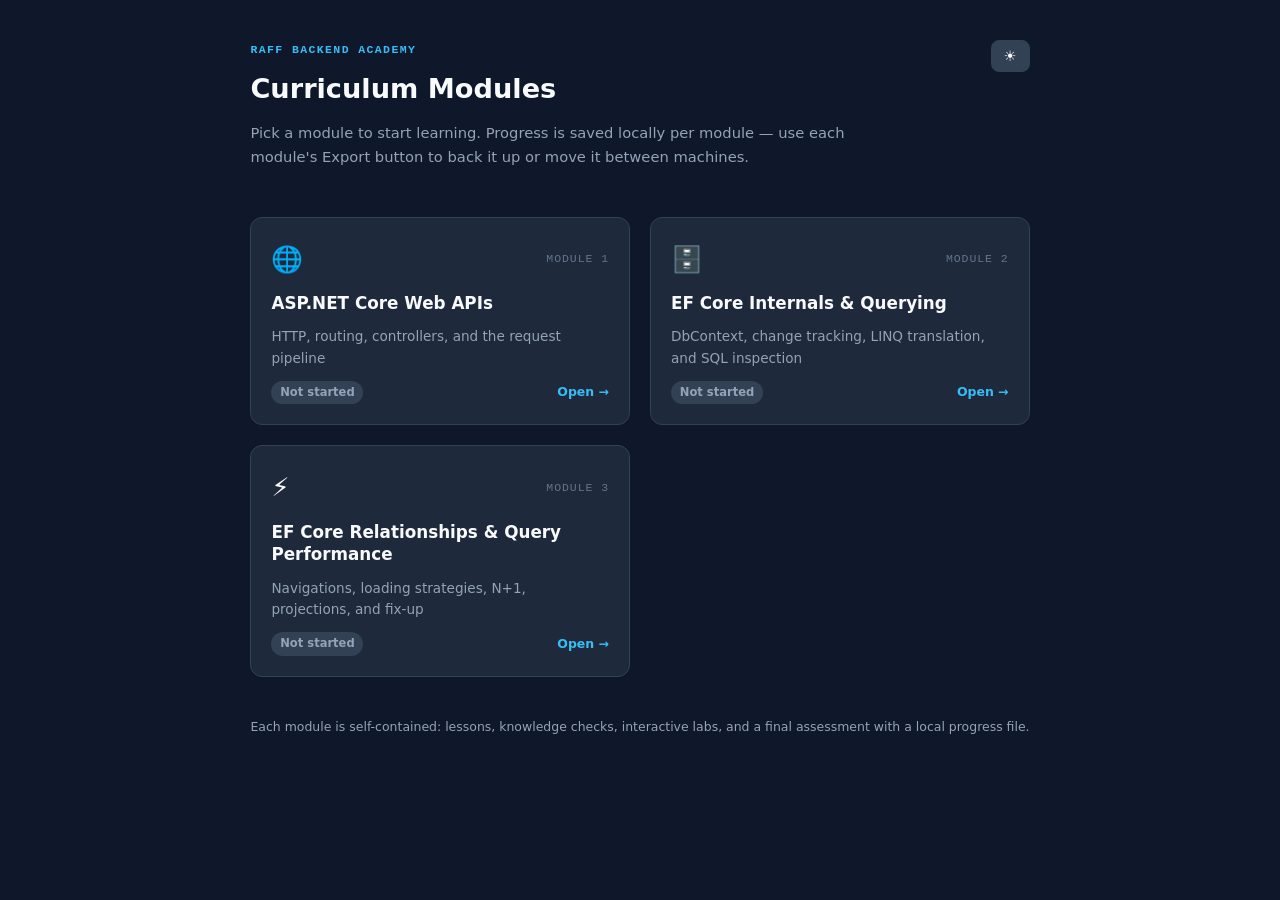
==== index.html @ 37e8a335 "initial commit" ====
<!DOCTYPE html>
<html lang="en" data-theme="dark">
<head>
<meta charset="utf-8">
<meta name="viewport" content="width=device-width, initial-scale=1.0">
<title>Raff Backend Academy — Curriculum</title>
<script>try{document.documentElement.setAttribute('data-theme',(localStorage.getItem('raff_learn_theme')||'dark'));}catch(e){}</script>
<link rel="stylesheet" href="component/styles/tokens.css">
<link rel="stylesheet" href="component/styles/shell.css">
<link rel="stylesheet" href="component/styles/components.css">
</head>
<body>
<div class="hub-wrap">
  <header class="hub-head">
    <div>
      <div class="hub-kicker">Raff Backend Academy</div>
      <h1>Curriculum Modules</h1>
      <p class="hub-lede">Pick a module to start learning. Progress is saved locally per module — use each module's Export button to back it up or move it between machines.</p>
    </div>
    <button class="btn-icon" id="hub-theme-toggle" type="button" title="Toggle light/dark theme">
      <span id="hub-theme-icon" aria-hidden="true">☀️</span>
      <span class="sr-only">Toggle theme</span>
    </button>
  </header>

  <main class="hub-grid" id="hub-grid" aria-label="Available modules"></main>

  <footer class="hub-foot">
    <p>Each module is self-contained: lessons, knowledge checks, interactive labs, and a final assessment with a local progress file.</p>
  </footer>
</div>

<script src="data/modules.js"></script>
<script src="component/core/ui.js"></script>
<script>
(function () {
  'use strict';

  function esc(s) { return RaffUI.escapeHtml(s); }

  function moduleStatus(m) {
    try {
      var raw = localStorage.getItem(m.storageKey);
      if (!raw) return { label: 'Not started', cls: '' };
      var p = JSON.parse(raw);
      var cl = p && p.completedLessons;
      var n = Array.isArray(cl) ? cl.length : (cl ? Object.keys(cl).length : 0);
      if (n > 0) return { label: n + ' lesson' + (n === 1 ? '' : 's') + ' completed', cls: ' in-progress' };
      return { label: 'In progress', cls: ' in-progress' };
    } catch (e) {
      return { label: 'Not started', cls: '' };
    }
  }

  function render() {
    var grid = document.getElementById('hub-grid');
    grid.innerHTML = RAFF_MODULES.map(function (m) {
      var st = moduleStatus(m);
      return '<a class="hub-card" href="' + esc(m.file) + '">' +
        '<div class="hub-card-top">' +
          '<span class="hub-card-icon" aria-hidden="true">' + esc(m.icon) + '</span>' +
          '<span class="hub-card-num">Module ' + esc(m.number) + '</span>' +
        '</div>' +
        '<div class="hub-card-title">' + esc(m.title) + '</div>' +
        '<div class="hub-card-sub">' + esc(m.subtitle) + '</div>' +
        '<div class="hub-card-foot">' +
          '<span class="hub-status' + st.cls + '">' + esc(st.label) + '</span>' +
          '<span class="hub-open">Open →</span>' +
        '</div></a>';
    }).join('');
  }

  RaffUI.initTheme({
    button: 'hub-theme-toggle',
    icon: 'hub-theme-icon',
    get: function () { return document.documentElement.getAttribute('data-theme') || 'dark'; },
    set: function () {}
  });
  RaffUI.applyTheme(document.documentElement.getAttribute('data-theme') || 'dark', {
    button: 'hub-theme-toggle',
    icon: 'hub-theme-icon'
  });

  render();
})();
</script>
</body>
</html>
---- component/styles/tokens.css ----
/* Raff Backend Academy — shared design tokens & base styles (all pages) */

* {box-sizing: border-box; margin: 0; padding: 0;}
:root {--bg-primary: #0f172a; --bg-secondary: #1e293b; --bg-tertiary: #334155; --bg-card: #1e293b; --bg-code: #0b1120; --bg-accent-subtle: rgba(14, 165, 233, 0.12); --border-color: #334155; --border-subtle: #243044; --text-primary: #f8fafc; --text-secondary: #94a3b8; --text-muted: #64748b; --accent: #0ea5e9; --accent-hover: #0284c7; --accent-light: #38bdf8; --accent-contrast: #ffffff; --success: #10b981; --success-bg: rgba(16, 185, 129, 0.12); --success-border: #059669; --warning: #f59e0b; --warning-bg: rgba(245, 158, 11, 0.12); --warning-border: #d97706; --danger: #ef4444; --danger-bg: rgba(239, 68, 68, 0.12); --danger-border: #dc2626; --violet: #c084fc; --radius-sm: 4px; --radius-md: 8px; --radius-lg: 12px; --font-sans: system-ui, -apple-system, BlinkMacSystemFont, 'Segoe UI', Roboto, Oxygen, Ubuntu, Cantarell, sans-serif; --font-mono: 'Cascadia Code', 'Fira Code', 'Consolas', 'Courier New', monospace;}
[data-theme="light"] {--bg-primary: #f8fafc; --bg-secondary: #ffffff; --bg-tertiary: #f1f5f9; --bg-card: #ffffff; --bg-code: #0f172a; --bg-accent-subtle: rgba(14, 165, 233, 0.08); --border-color: #e2e8f0; --border-subtle: #cbd5e1; --text-primary: #0f172a; --text-secondary: #475569; --text-muted: #64748b; --accent: #0284c7; --accent-hover: #0369a1; --accent-light: #0284c7; --accent-contrast: #ffffff; --violet: #7e22ce;}
---- component/styles/shell.css ----
/* Raff Backend Academy — shared app shell layout (all pages) */

header.app-header {background-color: var(--bg-secondary); border-bottom: 1px solid var(--border-color); position: sticky; top: 0; z-index: 100; display: flex; flex-direction: column;}
.header-top {display: flex; align-items: center; justify-content: space-between; padding: 0.75rem 1.5rem; gap: 1rem;}
.app-title {font-size: 1.15rem; font-weight: 700; color: var(--text-primary);}
.progress-bar-container {height: 4px; background: var(--bg-tertiary); width: 100%; position: relative;}
.progress-bar-fill {height: 100%; background: var(--accent); width: 0%; transition: width 0.3s ease;}
.app-container {display: flex; flex: 1; min-height: calc(100vh - 65px);}
aside.app-sidebar {width: 320px; background-color: var(--bg-secondary); border-right: 1px solid var(--border-color); display: flex; flex-direction: column; flex-shrink: 0; overflow-y: auto; position: sticky; top: 61px; height: calc(100vh - 61px); transition: transform 0.3s ease;}
.sidebar-section-title {font-size: 0.75rem; text-transform: uppercase; color: var(--text-muted); font-weight: 700; letter-spacing: 0.05em; padding: 1rem 1.25rem 0.5rem;}
.nav-item:hover {background: var(--bg-tertiary); color: var(--text-primary);}
.nav-item.active {background: var(--bg-accent-subtle); color: var(--accent-light); border-left-color: var(--accent); font-weight: 600;}
.nav-item-left {display: flex; align-items: center; gap: 0.6rem;}
.nav-check {color: var(--success); font-size: 0.95rem; opacity: 0;}
.nav-item.completed .nav-check {opacity: 1;}
.sidebar-footer {margin-top: auto; padding: 1rem 1.25rem; border-top: 1px solid var(--border-color); display: flex; flex-direction: column; gap: 0.5rem;}
@media (max-width: 768px) {
  aside.app-sidebar.open {transform: translateX(0); box-shadow: 4px 0 24px rgba(0,0,0,0.5);}
  main.app-main {padding: 1.5rem 1rem 4rem;}
}
.lesson-footer-nav {display: flex; justify-content: space-between; align-items: center; flex-wrap: wrap; gap: 1rem; margin-top: 3.5rem; padding-top: 1.5rem; border-top: 1px solid var(--border-color);}
---- component/styles/components.css ----
/* Raff Backend Academy — shared UI components and module content styles (all pages) */

body {font-family: var(--font-sans); background-color: var(--bg-primary); color: var(--text-primary); line-height: 1.65; min-height: 100vh; display: flex; flex-direction: column;}
.btn-icon:hover {background: var(--accent); color: #fff; border-color: var(--accent);}
.lesson-section {display: none;}
.lesson-section.active {display: block; animation: fadeIn 0.25s ease;}
@keyframes fadeIn {from { opacity: 0; transform: translateY(6px); } to { opacity: 1; transform: translateY(0); }}
h1.lesson-title {font-size: 2.25rem; font-weight: 800; line-height: 1.25; margin-bottom: 0.5rem; letter-spacing: -0.02em;}
p.lesson-subtitle {font-size: 1.15rem; color: var(--text-secondary); margin-bottom: 1.5rem;}
.lesson-header-box {margin-bottom: 2.5rem; padding-bottom: 1.5rem; border-bottom: 1px solid var(--border-color);}
.lesson-badge-top {color: var(--accent-light); font-size: 0.85rem; font-weight: 700; text-transform: uppercase; letter-spacing: 0.05em; margin-bottom: 0.4rem;}
.lesson-meta-bar {display: flex; flex-wrap: wrap; gap: 1.25rem; font-size: 0.85rem; color: var(--text-muted);}
h2 {font-size: 1.5rem; font-weight: 700; margin: 2.25rem 0 1rem; color: var(--text-primary); border-bottom: 1px solid var(--border-subtle); padding-bottom: 0.4rem;}
h3 {font-size: 1.2rem; font-weight: 600; margin: 1.5rem 0 0.75rem;}
p {margin-bottom: 1rem; color: var(--text-secondary);}
p strong {color: var(--text-primary);}
ul, ol {margin: 0 0 1.25rem 1.5rem; color: var(--text-secondary);}
li {margin-bottom: 0.4rem;}
li strong {color: var(--text-primary);}
code {font-family: var(--font-mono); font-size: 0.88em; color: var(--accent-light); padding: 0.15rem 0.4rem; border-radius: var(--radius-sm);}
.callout {padding: 1.25rem; border-radius: var(--radius-md); margin: 1.5rem 0; border-left: 4px solid; background: var(--bg-card);}
.callout-info {border-left-color: var(--accent); background: var(--bg-accent-subtle);}
.callout-warning {border-left-color: var(--warning); background: var(--warning-bg);}
.callout-danger {border-left-color: var(--danger); background: var(--danger-bg);}
.callout-title {font-weight: 700; margin-bottom: 0.4rem; display: flex; align-items: center; gap: 0.5rem;}
.callout-info .callout-title {color: var(--accent-light);}
.callout-warning .callout-title {color: var(--warning);}
.callout-danger .callout-title {color: var(--danger);}
.roadmap-grid {display: grid; grid-template-columns: repeat(auto-fit, minmax(260px, 1fr)); gap: 1.25rem; margin: 1.5rem 0;}
.roadmap-card {background: var(--bg-card); border: 1px solid var(--border-color); padding: 1.25rem; border-radius: var(--radius-md);}
.roadmap-num {font-size: 1.75rem; font-weight: 800; color: var(--accent); margin-bottom: 0.25rem;}
.roadmap-title {font-weight: 700; color: var(--text-primary); margin-bottom: 0.35rem;}
.roadmap-desc {font-size: 0.85rem; color: var(--text-muted);}
.grid-2 {display: grid; grid-template-columns: 1fr 1fr; gap: 1.5rem; margin: 1.5rem 0;}
@media (max-width: 768px) {
  .grid-2 {grid-template-columns: 1fr;}
}
.content-panel {background: var(--bg-card); border: 1px solid var(--border-color); padding: 1.25rem; border-radius: var(--radius-md);}
.concept-table {width: 100%; border-collapse: collapse; margin: 1.5rem 0; font-size: 0.9rem;}
.concept-table th {background: var(--bg-tertiary); color: var(--text-primary);}
.concept-table tr:nth-child(even) {background: rgba(255,255,255,0.02);}
.steps-container {display: flex; flex-direction: column; gap: 0.75rem; margin: 1.5rem 0;}
.step-item {display: flex; align-items: flex-start; gap: 1rem; background: var(--bg-card); border: 1px solid var(--border-color); padding: 1rem; border-radius: var(--radius-md);}
.step-num {background: var(--accent); color: #fff; font-weight: 700; width: 28px; height: 28px; border-radius: 50%; display: flex; align-items: center; justify-content: center; font-size: 0.85rem; flex-shrink: 0;}
.step-text {color: var(--text-secondary); font-size: 0.92rem;}
.diagram-container {background: var(--bg-card); border: 1px solid var(--border-color); padding: 1.5rem; border-radius: var(--radius-md); margin: 1.5rem 0; text-align: center;}
.diagram-title {font-size: 0.85rem; font-weight: 700; color: var(--text-muted); text-transform: uppercase; letter-spacing: 0.05em; margin-bottom: 1rem;}
.code-wrapper {background: var(--bg-code); border: 1px solid var(--border-color); border-radius: var(--radius-md); margin: 1.5rem 0; overflow: hidden;}
.code-lang-tag {font-size: 0.75rem; font-weight: 700; text-transform: uppercase; color: var(--accent-light);}
.code-filename {font-family: var(--font-mono); font-size: 0.8rem; color: var(--text-muted);}
.code-type-pill {font-size: 0.72rem; padding: 0.15rem 0.5rem; border-radius: 999px; font-weight: 600; text-transform: uppercase;}
.pill-fragment {background: rgba(14, 165, 233, 0.2); color: var(--accent-light); border: 1px solid var(--accent);}
.token-kw {color: #f472b6; font-weight: 600;}
.token-type {color: #38bdf8;}
.token-str {color: #a3e635;}
.token-comment {color: #64748b; font-style: italic;}
.token-num {color: #fb923c;}
.exercise-card {background: var(--bg-card); border: 1px solid var(--border-color); border-radius: var(--radius-md); margin: 1.5rem 0; overflow: hidden;}
.exercise-badge {background: var(--bg-accent-subtle); color: var(--accent-light); font-size: 0.75rem; font-weight: 700; text-transform: uppercase; padding: 0.2rem 0.5rem; border-radius: var(--radius-sm); margin-right: 0.5rem;}
.exercise-body {padding: 1.25rem;}
.quiz-options {display: flex; flex-direction: column; gap: 0.6rem; margin-bottom: 1.25rem;}
.quiz-option:hover {border-color: var(--accent); background: rgba(14, 165, 233, 0.05);}
.quiz-option.selected {border-color: var(--accent); background: var(--bg-accent-subtle);}
.quiz-option.correct {border-color: var(--success); background: var(--success-bg);}
.quiz-option.incorrect {border-color: var(--danger); background: var(--danger-bg);}
.option-indicator {width: 22px; height: 22px; border-radius: 50%; background: var(--bg-card); border: 1px solid var(--border-color); display: flex; align-items: center; justify-content: center; font-size: 0.75rem; font-weight: 700; flex-shrink: 0;}
.quiz-option.selected .option-indicator {background: var(--accent); color: #fff; border-color: var(--accent);}
.option-text {font-size: 0.9rem; color: var(--text-secondary);}
.quiz-option.selected .option-text {color: var(--text-primary);}
.btn-primary:hover {background: var(--accent-hover);}
.btn-secondary:hover {background: rgba(255,255,255,0.1);}
.modal-overlay {position: fixed; top: 0; left: 0; right: 0; bottom: 0; background: rgba(0,0,0,0.7); backdrop-filter: blur(4px); display: none; align-items: center; justify-content: center; z-index: 1000; padding: 1rem;}
.modal-overlay.open {display: flex;}
.modal-dialog {background: var(--bg-secondary); border: 1px solid var(--border-color); border-radius: var(--radius-lg); width: 100%; max-width: 640px; max-height: 85vh; display: flex; flex-direction: column; overflow: hidden;}
.modal-title {font-weight: 700; font-size: 1.1rem;}
.modal-body {padding: 1.25rem; overflow-y: auto; flex: 1;}
.search-result-item:hover {background: var(--bg-tertiary);}
.search-result-title {font-weight: 600; color: var(--accent-light); font-size: 0.95rem;}
.search-result-snippet {font-size: 0.82rem; color: var(--text-muted);}
.glossary-cat-filters {display: flex; flex-wrap: wrap; gap: 0.4rem; margin-bottom: 1rem;}
.glossary-filter-btn.active {background: var(--accent); color: #fff; border-color: var(--accent);}
.glossary-term-item {border-bottom: 1px solid var(--border-color); padding: 0.75rem 0;}
.glossary-term-def {font-size: 0.88rem; color: var(--text-secondary); margin-top: 0.3rem;}
.toast-msg {background: var(--bg-card); border: 1px solid var(--border-color); color: var(--text-primary); padding: 0.75rem 1.25rem; border-radius: var(--radius-md); box-shadow: 0 4px 16px rgba(0,0,0,0.3); font-size: 0.88rem; animation: toastIn 0.2s ease;}
@keyframes toastIn {from { transform: translateY(10px); opacity: 0; } to { transform: translateY(0); opacity: 1; }}
.simulator-box {background: var(--bg-card); border: 2px solid var(--accent); border-radius: var(--radius-lg); margin: 2rem 0; overflow: hidden;}
.simulator-header {background: var(--bg-secondary); border-bottom: 1px solid var(--border-color); padding: 1rem 1.25rem; display: flex; flex-direction: column; gap: 0.75rem;}
.simulator-title {font-weight: 700; color: var(--accent-light); font-size: 1.05rem;}
.btn-sim:hover {background: var(--accent); color: #fff; border-color: var(--accent);}
.simulator-body {padding: 1.25rem;}
html {scroll-behavior: smooth;}
:focus-visible {outline: 2px solid var(--accent); outline-offset: 2px;}
@media (prefers-reduced-motion: reduce) {
  html {scroll-behavior: auto;}
  *, *::before, *::after {animation-duration: 0.001ms !important; animation-iteration-count: 1 !important; transition-duration: 0.001ms !important;}
}
.sr-only {position: absolute; width: 1px; height: 1px; padding: 0; margin: -1px; overflow: hidden; clip: rect(0, 0, 0, 0); white-space: nowrap; border: 0;}
.header-title-box {display: flex; align-items: center; gap: 0.75rem; cursor: pointer; background: none; border: none; font: inherit; color: inherit; text-align: left;}
.app-badge {background: var(--accent); color: var(--accent-contrast); font-weight: 700; font-size: 0.75rem; padding: 0.2rem 0.5rem; border-radius: var(--radius-sm); letter-spacing: 0.05em; text-transform: uppercase; white-space: nowrap;}
.header-actions {display: flex; align-items: center; gap: 0.75rem; flex-wrap: wrap; justify-content: flex-end;}
.btn-icon {background: var(--bg-tertiary); border: 1px solid var(--border-color); color: var(--text-primary); padding: 0.45rem 0.75rem; border-radius: var(--radius-md); cursor: pointer; font-size: 0.9rem; display: inline-flex; align-items: center; gap: 0.4rem; transition: background-color 0.2s, color 0.2s, border-color 0.2s;}
#btn-mobile-menu {display: none;}
@media (max-width: 900px) {
  #btn-mobile-menu {display: inline-flex;}
  .btn-icon .btn-label {display: none;}
}
.nav-item {display: flex; align-items: center; justify-content: space-between; padding: 0.65rem 1.25rem; color: var(--text-secondary); text-decoration: none; cursor: pointer; border-left: 3px solid transparent; font-size: 0.9rem; transition: background-color 0.15s, color 0.15s; background: none; border-top: none; border-right: none; border-bottom: none; width: 100%; text-align: left; font-family: inherit;}
.nav-item-badge {font-size: 0.75rem; background: var(--bg-tertiary); color: var(--text-muted); padding: 0.1rem 0.4rem; border-radius: var(--radius-sm); flex-shrink: 0;}
.progress-summary-box {background: var(--bg-tertiary); padding: 0.75rem; border-radius: var(--radius-md); font-size: 0.85rem; display: flex; flex-direction: column; gap: 0.35rem;}
.progress-summary-row {display: flex; justify-content: space-between; align-items: center; gap: 0.5rem;}
main.app-main {flex: 1; max-width: 960px; margin: 0 auto; padding: 2.5rem 2rem 5rem; width: 100%; min-width: 0;}
h4 {font-size: 1.02rem; font-weight: 700; margin: 1.25rem 0 0.5rem;}
a {color: var(--accent-light);}
a:hover {color: var(--accent);}
hr {border: none; border-top: 1px solid var(--border-subtle); margin: 2rem 0;}
.callout-success {border-left-color: var(--success); background: var(--success-bg);}
.callout-success .callout-title {color: var(--success);}
.callout p:last-child, .callout ul:last-child, .callout ol:last-child {margin-bottom: 0;}
@media (max-width: 768px) {
  aside.app-sidebar {position: fixed; left: 0; top: 61px; z-index: 90; transform: translateX(-100%); box-shadow: none;}
  h1.lesson-title {font-size: 1.7rem;}
}
.table-scroll {overflow-x: auto; margin: 1.5rem 0;}
.table-scroll .concept-table {margin: 0; min-width: 640px;}
.concept-table th, .concept-table td {padding: 0.75rem 1rem; border: 1px solid var(--border-color); text-align: left; vertical-align: top;}
[data-theme="light"] .concept-table tr:nth-child(even) {background: rgba(15,23,42,0.03);}
.diagram-container svg {max-width: 100%; height: auto;}
.erd-rect {fill: var(--bg-secondary); stroke: var(--border-color); stroke-width: 1.5;}
.erd-head {fill: var(--bg-tertiary);}
.erd-name {fill: var(--text-primary); font-family: var(--font-sans); font-weight: 700; font-size: 14px;}
.erd-role {fill: var(--text-muted); font-family: var(--font-sans); font-size: 11px;}
.erd-prop {fill: var(--text-secondary); font-family: var(--font-mono); font-size: 12px;}
.erd-pk {fill: var(--warning); font-family: var(--font-sans); font-weight: 700; font-size: 10px;}
.erd-fk {fill: var(--accent-light); font-family: var(--font-sans); font-weight: 700; font-size: 10px;}
.erd-nav {fill: var(--violet); font-family: var(--font-sans); font-weight: 700; font-size: 10px;}
.erd-line {stroke: var(--text-muted); stroke-width: 2;}
.erd-card {fill: var(--text-primary); font-family: var(--font-sans); font-weight: 700; font-size: 15px;}
.erd-label {fill: var(--text-muted); font-family: var(--font-sans); font-size: 11px;}
.erd-note {fill: var(--accent-light); font-family: var(--font-sans); font-size: 11px; font-weight: 600;}
.erd-fk-col {fill: rgba(14, 165, 233, 0.10);}
.legend-row {display: flex; flex-wrap: wrap; gap: 1rem; justify-content: center; margin-top: 1rem; font-size: 0.82rem; color: var(--text-muted);}
.legend-item {display: inline-flex; align-items: center; gap: 0.4rem;}
.legend-dot {width: 10px; height: 10px; border-radius: 3px; display: inline-block;}
.dot-pk {background: var(--warning);}
.dot-fk {background: var(--accent);}
.dot-nav {background: var(--violet);}
.code-header {background: rgba(255,255,255,0.03); border-bottom: 1px solid var(--border-color); padding: 0.5rem 1rem; display: flex; align-items: center; justify-content: space-between; gap: 0.75rem; flex-wrap: wrap;}
[data-theme="light"] .code-header {background: rgba(15,23,42,0.35);}
.code-badge-group {display: flex; align-items: center; gap: 0.6rem; flex-wrap: wrap;}
.pill-complete {background: rgba(16, 185, 129, 0.2); color: #34d399; border: 1px solid var(--success-border);}
.pill-anti-pattern {background: rgba(239, 68, 68, 0.2); color: #f87171; border: 1px solid var(--danger-border);}
.pill-illustrative {background: rgba(192, 132, 252, 0.18); color: var(--violet); border: 1px solid var(--violet);}
.btn-copy {background: transparent; border: 1px solid var(--border-color); color: #94a3b8; padding: 0.25rem 0.6rem; border-radius: var(--radius-sm); font-size: 0.75rem; cursor: pointer;}
.btn-copy:hover {background: var(--bg-tertiary); color: #f8fafc;}
.code-wrapper pre {padding: 1rem 1.25rem; overflow-x: auto; font-family: var(--font-mono); font-size: 0.88rem; line-height: 1.5;}
.code-wrapper pre code {color: #e2e8f0;}
.code-expl {background: rgba(255,255,255,0.02); border-top: 1px solid var(--border-color); padding: 0.65rem 1.25rem; font-size: 0.82rem; color: #94a3b8;}
[data-theme="light"] .code-expl {background: rgba(15,23,42,0.3);}
.token-fn {color: #7dd3fc;}
.exercise-header {background: rgba(255,255,255,0.02); border-bottom: 1px solid var(--border-color); padding: 0.75rem 1.25rem; display: flex; align-items: center; justify-content: space-between; gap: 0.5rem; flex-wrap: wrap;}
[data-theme="light"] .exercise-header {background: rgba(15,23,42,0.03);}
.exercise-badge.exercise {background: rgba(192, 132, 252, 0.15); color: var(--violet);}
.exercise-prompt {font-size: 0.95rem; color: var(--text-primary); margin-bottom: 1rem; font-weight: 500; white-space: pre-line;}
.exercise-prompt code {white-space: pre-wrap;}
.quiz-option {display: flex; align-items: flex-start; gap: 0.75rem; background: var(--bg-tertiary); border: 1px solid var(--border-color); padding: 0.75rem 1rem; border-radius: var(--radius-md); cursor: pointer; transition: border-color 0.15s, background-color 0.15s; text-align: left; font: inherit; color: inherit; width: 100%;}
.quiz-option .option-text code {font-size: 0.85em;}
.exercise-actions {display: flex; gap: 0.75rem; flex-wrap: wrap;}
.btn-primary {background: var(--accent); color: var(--accent-contrast); border: none; padding: 0.55rem 1.25rem; border-radius: var(--radius-sm); font-weight: 600; cursor: pointer; font-family: inherit; font-size: 0.9rem;}
.btn-secondary {background: var(--bg-tertiary); border: 1px solid var(--border-color); color: var(--text-primary); padding: 0.55rem 1.25rem; border-radius: var(--radius-sm); font-weight: 600; cursor: pointer; font-family: inherit; font-size: 0.9rem;}
[data-theme="light"] .btn-secondary:hover {background: rgba(15,23,42,0.08);}
.btn-complete-lesson {background: var(--success-bg); border: 1px solid var(--success-border); color: var(--success); padding: 0.55rem 1.25rem; border-radius: var(--radius-sm); font-weight: 600; cursor: pointer; font-family: inherit; font-size: 0.9rem;}
.btn-complete-lesson.done {background: var(--success); color: #052e22;}
.quiz-feedback {margin-top: 1rem; padding: 1rem; border-radius: var(--radius-sm); font-size: 0.88rem; display: none; color: var(--text-primary);}
.quiz-feedback.success {background: var(--success-bg); border: 1px solid var(--success-border); display: block;}
.quiz-feedback.error {background: var(--danger-bg); border: 1px solid var(--danger-border); display: block;}
.lesson-footer-nav .spacer {flex: 1;}
.modal-header {padding: 1rem 1.25rem; border-bottom: 1px solid var(--border-color); display: flex; align-items: center; justify-content: space-between; gap: 1rem;}
.search-input {width: 100%; background: var(--bg-code); border: 1px solid var(--border-color); color: var(--text-primary); padding: 0.75rem 1rem; border-radius: var(--radius-md); font-size: 1rem; margin-bottom: 1rem; font-family: inherit;}
.search-result-item {padding: 0.75rem 1rem; border-bottom: 1px solid var(--border-color); cursor: pointer; background: none; border-left: none; border-right: none; border-top: none; width: 100%; text-align: left; font: inherit; color: inherit; display: block;}
.search-group-title {font-size: 0.72rem; text-transform: uppercase; letter-spacing: 0.05em; color: var(--text-muted); font-weight: 700; padding: 0.75rem 0 0.25rem;}
.glossary-filter-btn {background: var(--bg-tertiary); border: 1px solid var(--border-color); color: var(--text-secondary); padding: 0.25rem 0.6rem; border-radius: 999px; font-size: 0.75rem; cursor: pointer; font-family: inherit;}
.glossary-term-name {font-weight: 700; color: var(--accent-light); font-size: 1rem; display: flex; justify-content: space-between; gap: 0.75rem;}
.glossary-term-cat {font-size: 0.75rem; color: var(--text-muted); font-weight: 400; white-space: nowrap;}
.glossary-term-link {display: inline-block; margin-top: 0.4rem; font-size: 0.78rem; color: var(--accent-light); background: var(--bg-accent-subtle); border: 1px solid var(--border-color); border-radius: 999px; padding: 0.1rem 0.6rem; cursor: pointer; font-family: inherit;}
.toast-container {position: fixed; bottom: 2rem; right: 2rem; z-index: 2000; display: flex; flex-direction: column; gap: 0.5rem; max-width: min(360px, calc(100vw - 2rem));}
.explorer-box {background: var(--bg-card); border: 2px solid var(--accent); border-radius: var(--radius-lg); margin: 2rem 0; overflow: hidden;}
.explorer-header {background: var(--bg-secondary); border-bottom: 1px solid var(--border-color); padding: 1rem 1.25rem; display: flex; flex-direction: column; gap: 0.75rem;}
.explorer-title {font-weight: 700; color: var(--accent-light); font-size: 1.05rem;}
.explorer-controls {display: flex; flex-wrap: wrap; gap: 0.75rem 1.5rem; align-items: center;}
.explorer-control-group {display: flex; align-items: center; gap: 0.5rem; flex-wrap: wrap;}
.explorer-control-label {font-size: 0.78rem; color: var(--text-muted); font-weight: 700; text-transform: uppercase; letter-spacing: 0.04em;}
.chip-group {display: inline-flex; flex-wrap: wrap; gap: 0.4rem;}
.chip-btn {background: var(--bg-tertiary); border: 1px solid var(--border-color); color: var(--text-secondary); padding: 0.35rem 0.8rem; border-radius: 999px; font-size: 0.82rem; cursor: pointer; font-weight: 600; font-family: inherit;}
.chip-btn:hover {border-color: var(--accent); color: var(--text-primary);}
.chip-btn.active {background: var(--accent); border-color: var(--accent); color: #fff;}
.chip-btn:disabled {opacity: 0.45; cursor: not-allowed;}
.chip-btn:disabled:hover {border-color: var(--border-color); color: var(--text-secondary);}
.explorer-body {padding: 1.25rem;}
.explorer-svg-wrap {background: var(--bg-code); border: 1px solid var(--border-color); border-radius: var(--radius-md); padding: 0.75rem 0.5rem; overflow-x: auto;}
.explorer-svg-wrap svg {width: 100%; height: auto; display: block; min-width: 640px;}
.explorer-grid {display: grid; grid-template-columns: 1fr 1fr; gap: 1.25rem; margin-top: 1.25rem;}
@media (max-width: 768px) {
  .explorer-grid {grid-template-columns: 1fr;}
}
.explorer-panel {background: var(--bg-code); border: 1px solid var(--border-color); border-radius: var(--radius-md); padding: 1rem;}
.explorer-panel-title {font-size: 0.78rem; font-weight: 700; text-transform: uppercase; color: #94a3b8; letter-spacing: 0.05em; margin-bottom: 0.6rem;}
.explorer-panel p, .explorer-panel li {color: #cbd5e1; font-size: 0.86rem;}
.explorer-panel ul {margin-bottom: 0.5rem;}
.explorer-panel code {color: var(--accent-light);}
.explorer-panel .mini-code {background: #060913; border: 1px solid var(--border-color); border-radius: var(--radius-sm); padding: 0.65rem 0.8rem; font-family: var(--font-mono); font-size: 0.8rem; color: #e2e8f0; white-space: pre-wrap; word-break: break-word; margin-top: 0.5rem; line-height: 1.5;}
.explorer-note {margin-top: 1rem; font-size: 0.84rem; color: var(--text-muted); border-top: 1px dashed var(--border-color); padding-top: 0.75rem;}
.simulator-controls {display: flex; flex-wrap: wrap; gap: 0.75rem 1.5rem; align-items: center;}
.btn-sim {background: var(--bg-tertiary); border: 1px solid var(--border-color); color: var(--text-primary); padding: 0.4rem 0.85rem; border-radius: var(--radius-sm); font-size: 0.82rem; cursor: pointer; font-weight: 600; font-family: inherit;}
.btn-sim.primary {background: var(--accent); color: #fff; border-color: var(--accent);}
.btn-sim.primary:hover {background: var(--accent-hover);}
.btn-sim-reset {background: var(--danger-bg); color: #f87171; border-color: var(--danger-border);}
.sim-select {background: var(--bg-tertiary); border: 1px solid var(--border-color); color: var(--text-primary); padding: 0.35rem 0.65rem; border-radius: var(--radius-sm); font-size: 0.82rem; font-family: inherit;}
.metric-grid {display: grid; grid-template-columns: repeat(auto-fit, minmax(150px, 1fr)); gap: 0.75rem; margin: 1rem 0;}
.metric-card {background: var(--bg-code); border: 1px solid var(--border-color); border-radius: var(--radius-md); padding: 0.85rem 1rem;}
.metric-value {font-size: 1.5rem; font-weight: 800; color: var(--accent-light); line-height: 1.2;}
.metric-label {font-size: 0.75rem; color: var(--text-muted); text-transform: uppercase; letter-spacing: 0.04em; font-weight: 700;}
.metric-sub {font-size: 0.75rem; color: var(--text-muted); margin-top: 0.2rem;}
.n1-timeline {display: flex; flex-direction: column; gap: 0.4rem; max-height: 340px; overflow-y: auto; background: var(--bg-code); border: 1px solid var(--border-color); border-radius: var(--radius-md); padding: 0.85rem; margin: 1rem 0;}
.tl-chip {display: flex; align-items: center; gap: 0.6rem; font-family: var(--font-mono); font-size: 0.8rem; color: #cbd5e1; background: rgba(14, 165, 233, 0.08); border: 1px solid var(--border-color); border-radius: var(--radius-sm); padding: 0.35rem 0.6rem; opacity: 0; transform: translateY(4px); transition: opacity 0.25s ease, transform 0.25s ease;}
.tl-chip.shown {opacity: 1; transform: translateY(0);}
.tl-chip .tl-num {background: var(--bg-tertiary); border-radius: var(--radius-sm); padding: 0 0.4rem; font-weight: 700; color: var(--accent-light); flex-shrink: 0;}
.tl-chip.tl-more {background: rgba(245, 158, 11, 0.1); color: #fbbf24;}
.tl-chip.tl-final {background: rgba(16, 185, 129, 0.1); color: #34d399;}
.sim-verdict {border-left: 4px solid var(--accent); background: var(--bg-accent-subtle); padding: 0.75rem 1rem; border-radius: var(--radius-sm); font-size: 0.86rem; color: var(--text-secondary); margin-top: 0.75rem;}
.assumption-list {font-size: 0.82rem; color: var(--text-muted);}
.assumption-list li {margin-bottom: 0.25rem;}
.lab-table {width: 100%; border-collapse: collapse; font-size: 0.88rem;}
.lab-table th, .lab-table td {border: 1px solid var(--border-color); padding: 0.65rem 0.75rem; text-align: left; vertical-align: top;}
.lab-table th {background: var(--bg-tertiary); color: var(--text-primary); font-size: 0.8rem;}
.lab-scenario {min-width: 220px; color: var(--text-secondary);}
.lab-table tr.row-correct td {background: var(--success-bg);}
.lab-table tr.row-wrong td {background: var(--danger-bg);}
.lab-table tr.feedback-row td {font-size: 0.82rem; color: var(--text-secondary); background: rgba(255,255,255,0.02);}
[data-theme="light"] .lab-table tr.feedback-row td {background: rgba(15,23,42,0.03);}
.fixup-state-grid {display: grid; grid-template-columns: 1.2fr 1fr; gap: 1.25rem; margin-top: 1rem;}
@media (max-width: 768px) {
  .fixup-state-grid {grid-template-columns: 1fr;}
}
.fixup-panel {background: var(--bg-code); border: 1px solid var(--border-color); border-radius: var(--radius-md); padding: 1rem;}
.fixup-panel-title {font-size: 0.78rem; font-weight: 700; text-transform: uppercase; color: #94a3b8; letter-spacing: 0.05em; margin-bottom: 0.6rem;}
.fixup-panel .sim-table th, .fixup-panel .sim-table td {color: #cbd5e1;}
.fixup-story {font-size: 0.86rem; color: var(--text-secondary); margin-top: 1rem; min-height: 3.2em;}
.fixup-story code {font-size: 0.83em;}
.fixup-progress {display: flex; gap: 0.3rem; margin: 0.75rem 0; flex-wrap: wrap;}
.fixup-dot {width: 26px; height: 5px; border-radius: 999px; background: var(--bg-tertiary); border: 1px solid var(--border-color);}
.fixup-dot.done {background: var(--accent); border-color: var(--accent);}
details.hint-details {background: var(--bg-card); border: 1px solid var(--border-color); border-radius: var(--radius-md); margin: 0.75rem 0; overflow: hidden;}
details.hint-details summary {cursor: pointer; padding: 0.75rem 1.25rem; font-weight: 600; font-size: 0.9rem; color: var(--accent-light); list-style: none;}
details.hint-details summary::-webkit-details-marker {display: none;}
details.hint-details summary::before {content: '▸ ';}
details.hint-details[open] summary::before {content: '▾ ';}
details.hint-details .hint-body {padding: 0 1.25rem 1rem; font-size: 0.9rem; color: var(--text-secondary);}
details.hint-details .hint-body p:last-child {margin-bottom: 0;}
details.solution-details {border-color: var(--success-border);}
details.solution-details summary {color: var(--success);}
.refs-block {margin-top: 2.5rem; background: var(--bg-card); border: 1px solid var(--border-color); border-radius: var(--radius-md); padding: 1rem 1.25rem;}
.refs-title {font-size: 0.75rem; font-weight: 700; text-transform: uppercase; letter-spacing: 0.05em; color: var(--text-muted); margin-bottom: 0.5rem;}
.refs-block ul {margin: 0 0 0 1.1rem;}
.refs-block li {font-size: 0.85rem; margin-bottom: 0.25rem;}
.refs-block a {text-decoration: none;}
.refs-block a:hover {text-decoration: underline;}
.score-chip {display: inline-block; font-size: 0.78rem; font-weight: 700; padding: 0.15rem 0.6rem; border-radius: 999px; background: var(--bg-tertiary); color: var(--text-secondary);}
.score-chip.pass {background: var(--success-bg); color: var(--success); border: 1px solid var(--success-border);}
.score-chip.fail {background: var(--danger-bg); color: #f87171; border: 1px solid var(--danger-border);}
.callout p:last-child {margin-bottom: 0;}
.pipeline-svg {max-width: 100%; height: auto;}
.pill-pseudocode {background: rgba(245, 158, 11, 0.2); color: var(--warning); border: 1px solid var(--warning-border);}
pre {padding: 1rem 1.25rem; overflow-x: auto; font-family: var(--font-mono); font-size: 0.88rem; line-height: 1.5;}
.states-grid {display: grid; grid-template-columns: repeat(auto-fit, minmax(180px, 1fr)); gap: 1rem; margin: 1.5rem 0;}
.state-card {background: var(--bg-card); border: 1px solid var(--border-color); border-radius: var(--radius-md); padding: 1rem; display: flex; flex-direction: column;}
.state-header {margin-bottom: 0.5rem;}
.badge {display: inline-block; padding: 0.2rem 0.55rem; border-radius: var(--radius-sm); font-size: 0.78rem; font-weight: 700; text-transform: uppercase;}
.badge-detached {background: #64748b; color: #fff;}
.badge-unchanged {background: #0284c7; color: #fff;}
.badge-added {background: #10b981; color: #fff;}
.badge-modified {background: #f59e0b; color: #fff;}
.badge-deleted {background: #ef4444; color: #fff;}
.badge-server {background: rgba(14, 165, 233, 0.25); color: var(--accent-light); border: 1px solid var(--accent);}
.badge-client {background: rgba(245, 158, 11, 0.25); color: var(--warning); border: 1px solid var(--warning);}
.badge-execution {background: rgba(16, 185, 129, 0.25); color: var(--success); border: 1px solid var(--success);}
.state-desc {font-size: 0.82rem; color: var(--text-muted);}
.sim-grid {display: grid; grid-template-columns: 1fr 1fr; gap: 1.25rem;}
@media (max-width: 768px) {
  .sim-grid {grid-template-columns: 1fr;}
}
.sim-panel {background: var(--bg-code); border: 1px solid var(--border-color); border-radius: var(--radius-md); padding: 1rem; display: flex; flex-direction: column;}
.sim-panel-title {font-size: 0.78rem; font-weight: 700; text-transform: uppercase; color: var(--text-muted); letter-spacing: 0.05em; margin-bottom: 0.75rem;}
.sim-state-badge {font-size: 1.5rem; font-weight: 800; color: var(--accent-light); margin-bottom: 0.75rem;}
.sim-table {width: 100%; border-collapse: collapse; font-size: 0.82rem; font-family: var(--font-mono);}
.sim-table th, .sim-table td {padding: 0.4rem 0.6rem; border-bottom: 1px solid var(--border-color); text-align: left;}
.sim-table th {color: var(--text-muted); font-size: 0.75rem;}
.sim-sql-box {background: #060913; border: 1px solid var(--border-color); border-radius: var(--radius-sm); padding: 0.75rem; font-family: var(--font-mono); font-size: 0.82rem; color: #38bdf8; min-height: 85px; margin-bottom: 0.75rem; white-space: pre-wrap; word-break: break-all;}
.sim-commentary {font-size: 0.84rem; color: var(--text-secondary); line-height: 1.5;}
button {font-family: inherit; cursor: pointer; border: none; background: none; font-size: inherit; color: inherit;}
.app-header {height: var(--header-height); background: var(--bg-secondary); border-bottom: 1px solid var(--border-color); position: sticky; top: 0; z-index: 40; display: flex; align-items: center; justify-content: space-between; padding: 0 1.5rem; box-shadow: var(--shadow-sm);}
.header-left {display: flex; align-items: center; gap: 1rem;}
.brand-badge {display: flex; align-items: center; gap: 0.6rem; font-weight: 700; font-size: 1.15rem; color: var(--text-primary);}
.brand-logo-icon {width: 32px; height: 32px; background: linear-gradient(135deg, var(--accent), #9333ea); border-radius: var(--radius-sm); display: flex; align-items: center; justify-content: center; color: white; font-weight: 800; font-size: 0.9rem; box-shadow: 0 2px 4px rgba(99, 102, 241, 0.4);}
.header-tag {background: var(--bg-accent-subtle); color: var(--accent-light); padding: 0.2rem 0.6rem; border-radius: 9999px; font-size: 0.75rem; font-weight: 600; border: 1px solid rgba(99, 102, 241, 0.3);}
.header-right {display: flex; align-items: center; gap: 0.75rem;}
.btn-search {display: flex; align-items: center; gap: 0.5rem; padding: 0.4rem 0.8rem; height: 38px; border-radius: var(--radius-sm); border: 1px solid var(--border-color); background: var(--bg-primary); color: var(--text-secondary); font-size: 0.875rem; transition: all 0.15s ease;}
.btn-search:hover {border-color: var(--accent); color: var(--text-primary);}
.kbd-shortcut {background: var(--bg-secondary); border: 1px solid var(--border-color); padding: 0.1rem 0.4rem; border-radius: 4px; font-size: 0.7rem; font-family: var(--font-mono); color: var(--text-muted);}
.progress-pill {display: flex; align-items: center; gap: 0.5rem; padding: 0.35rem 0.75rem; background: var(--bg-tertiary); border-radius: 9999px; font-size: 0.8rem; font-weight: 600;}
.progress-pill-bar {width: 60px; height: 6px; background: var(--bg-primary); border-radius: 9999px; overflow: hidden;}
.progress-pill-fill {height: 100%; background: var(--accent); width: 0%; transition: width 0.3s ease;}
.btn-menu-toggle {display: none;}
.app-sidebar {width: var(--sidebar-width); background: var(--bg-secondary); border-right: 1px solid var(--border-color); display: flex; flex-direction: column; position: sticky; top: var(--header-height); height: calc(100vh - var(--header-height)); overflow-y: auto; flex-shrink: 0; transition: transform 0.25s ease;}
.sidebar-summary {padding: 1.25rem; border-bottom: 1px solid var(--border-color);}
.module-title {font-size: 0.95rem; font-weight: 700; color: var(--text-primary); margin-bottom: 0.25rem;}
.module-subtitle {font-size: 0.8rem; color: var(--text-secondary); margin-bottom: 0.75rem;}
.sidebar-progress-container {margin-top: 0.5rem;}
.progress-label-row {display: flex; justify-content: space-between; font-size: 0.75rem; font-weight: 600; color: var(--text-secondary); margin-bottom: 0.35rem;}
.progress-bar-track {width: 100%; height: 8px; background: var(--bg-primary); border-radius: 9999px; overflow: hidden;}
.sidebar-nav {padding: 0.75rem 0.5rem; flex: 1;}
.nav-section-label {font-size: 0.7rem; font-weight: 700; text-transform: uppercase; letter-spacing: 0.05em; color: var(--text-muted); padding: 0.5rem 0.75rem;}
.nav-item-title-group {display: flex; align-items: center; gap: 0.6rem; min-width: 0;}
.nav-badge-num {font-size: 0.75rem; font-family: var(--font-mono); width: 20px; height: 20px; border-radius: 4px; background: var(--bg-tertiary); display: inline-flex; align-items: center; justify-content: center; color: var(--text-muted); flex-shrink: 0;}
.nav-item.active .nav-badge-num {background: var(--accent); color: white;}
.nav-item-text {white-space: nowrap; overflow: hidden; text-overflow: ellipsis;}
.nav-check-icon {width: 18px; height: 18px; border-radius: 50%; border: 1.5px solid var(--border-subtle); display: inline-flex; align-items: center; justify-content: center; color: transparent; flex-shrink: 0; transition: all 0.2s ease;}
.nav-item.completed .nav-check-icon {background: var(--success); border-color: var(--success); color: white;}
.btn-sidebar-action {display: flex; align-items: center; justify-content: center; gap: 0.5rem; padding: 0.5rem; border-radius: var(--radius-sm); background: var(--bg-tertiary); color: var(--text-secondary); font-size: 0.8rem; font-weight: 500; transition: all 0.15s ease;}
.btn-sidebar-action:hover {background: var(--border-color); color: var(--text-primary);}
.app-main {flex: 1; max-width: 1100px; margin: 0 auto; padding: 2.5rem 2.5rem 6rem; min-width: 0;}
.lesson-pill {font-size: 0.75rem; font-weight: 700; text-transform: uppercase; letter-spacing: 0.05em; padding: 0.25rem 0.6rem; border-radius: 9999px; background: var(--bg-accent-subtle); color: var(--accent-light); border: 1px solid rgba(99, 102, 241, 0.3);}
.lesson-h1 {font-size: 2.25rem; font-weight: 800; line-height: 1.25; color: var(--text-primary); margin-bottom: 0.75rem;}
.lesson-lead {font-size: 1.15rem; color: var(--text-secondary); line-height: 1.6;}
.content-body h2 {font-size: 1.5rem; font-weight: 700; color: var(--text-primary); margin: 2.25rem 0 1rem; display: flex; align-items: center; gap: 0.5rem;}
.content-body h2::before {content: ""; display: inline-block; width: 4px; height: 1.2rem; background: var(--accent); border-radius: 2px;}
.content-body h3 {font-size: 1.2rem; font-weight: 600; color: var(--text-primary); margin: 1.75rem 0 0.75rem;}
.content-body p {margin-bottom: 1.25rem; color: var(--text-secondary); line-height: 1.75;}
.content-body strong {color: var(--text-primary);}
.content-body ul, .content-body ol {margin: 0 0 1.25rem 1.5rem; color: var(--text-secondary);}
.content-body li {margin-bottom: 0.5rem; line-height: 1.7;}
.content-body code {font-family: var(--font-mono); color: var(--accent-light); padding: 0.15rem 0.4rem; border-radius: 4px; font-size: 0.875em;}
.callout-icon {font-size: 1.25rem; flex-shrink: 0; line-height: 1.4;}
.callout-content {flex: 1;}
.callout-note {background: var(--bg-accent-subtle); border-color: var(--accent); color: var(--text-secondary);}
.callout-note .callout-title {color: var(--accent-light);}
.callout-tip {background: var(--success-bg); border-color: var(--success); color: var(--text-secondary);}
.callout-tip .callout-title {color: var(--success);}
.code-container {background: var(--bg-code); border: 1px solid var(--border-color); border-radius: var(--radius-md); margin: 1.5rem 0; overflow: hidden; box-shadow: var(--shadow-sm);}
.btn-copy-code {display: flex; align-items: center; gap: 0.35rem; font-size: 0.75rem; color: var(--text-muted); padding: 0.25rem 0.5rem; border-radius: 4px; border: 1px solid transparent; transition: all 0.15s ease;}
.btn-copy-code:hover {background: var(--bg-tertiary); color: var(--text-primary); border-color: var(--border-color);}
.code-explanation {padding: 0.85rem 1.25rem; background: rgba(255, 255, 255, 0.02); border-top: 1px solid var(--border-color); font-size: 0.85rem; color: var(--text-muted);}
.code-explanation strong {color: var(--text-secondary);}
.tok-kw {color: #f472b6; font-weight: 600;}
.tok-type {color: #38bdf8; font-weight: 500;}
.tok-str {color: #a7f3d0;}
.tok-attr {color: #fbbf24;}
.tok-comm {color: #64748b; font-style: italic;}
.tok-num {color: #f87171;}
.tok-fn {color: #c084fc;}
.tok-var {color: #93c5fd;}
.tok-punct {color: #94a3b8;}
.tok-http-verb {color: #38bdf8; font-weight: 700;}
.tok-http-path {color: #a7f3d0; font-family: var(--font-mono);}
.tok-http-status {color: #4ade80; font-weight: 700;}
.tok-http-header {color: #fbbf24;}
.exercise-title-group {display: flex; align-items: center; gap: 0.6rem; font-weight: 700; font-size: 0.95rem; color: var(--text-primary);}
.quiz-option:hover:not(.disabled) {background: var(--bg-tertiary); border-color: var(--border-subtle);}
.quiz-option.disabled {cursor: default;}
.quiz-option.correct .option-indicator {border-color: var(--success); background: var(--success); color: white;}
.quiz-option.incorrect .option-indicator {border-color: var(--danger); background: var(--danger); color: white;}
.exercise-footer {display: flex; align-items: center; justify-content: space-between; gap: 1rem; padding-top: 0.5rem;}
.btn-primary:hover:not(:disabled) {background: var(--accent-hover);}
.btn-primary:disabled {opacity: 0.5; cursor: not-allowed;}
.quiz-feedback.visible {display: block; animation: fadeIn 0.2s ease-in-out;}
.quiz-feedback.correct {background: var(--success-bg); border-color: var(--success); color: var(--text-secondary);}
.quiz-feedback.incorrect {background: var(--danger-bg); border-color: var(--danger); color: var(--text-secondary);}
.feedback-headline {font-weight: 700; font-size: 0.95rem; margin-bottom: 0.35rem;}
.quiz-feedback.correct .feedback-headline {color: var(--success);}
.quiz-feedback.incorrect .feedback-headline {color: var(--danger);}
.simulator-widget {background: var(--bg-card); border: 1px solid var(--border-color); border-radius: var(--radius-md); margin: 2rem 0; overflow: hidden; box-shadow: var(--shadow-sm);}
.pipeline-svg-wrapper {width: 100%; overflow-x: auto; padding: 1rem 0; display: flex; justify-content: center;}
.pipeline-node {cursor: pointer; transition: all 0.2s ease;}
.pipeline-node:hover rect {filter: brightness(1.2); stroke-width: 2.5px;}
.pipeline-node.selected rect {stroke: var(--accent-light); stroke-width: 3px; filter: drop-shadow(0 0 8px rgba(99, 102, 241, 0.6));}
.pipeline-inspector-card {margin-top: 1.25rem; padding: 1.25rem; border-radius: var(--radius-sm); background: var(--bg-secondary); border: 1px solid var(--border-color);}
.pipeline-inspector-title {font-size: 1.05rem; font-weight: 700; color: var(--accent-light); margin-bottom: 0.5rem; display: flex; align-items: center; gap: 0.5rem;}
.pipeline-inspector-grid {display: grid; grid-template-columns: repeat(auto-fit, minmax(200px, 1fr)); gap: 1rem; margin-top: 0.75rem;}
.inspector-field {font-size: 0.85rem;}
.inspector-label {font-weight: 600; color: var(--text-muted); margin-bottom: 0.25rem; text-transform: uppercase; font-size: 0.7rem; letter-spacing: 0.05em;}
.inspector-value {color: var(--text-secondary);}
.table-wrapper {width: 100%; overflow-x: auto; margin: 1.5rem 0; border: 1px solid var(--border-color); border-radius: var(--radius-md);}
table {width: 100%; border-collapse: collapse; text-align: left; font-size: 0.9rem;}
th {background: var(--bg-tertiary); color: var(--text-primary); font-weight: 600; padding: 0.85rem 1rem; border-bottom: 1px solid var(--border-color); white-space: nowrap;}
td {padding: 0.85rem 1rem; border-bottom: 1px solid var(--border-color); color: var(--text-secondary);}
tr:last-child td {border-bottom: none;}
tr:nth-child(even) td {background: rgba(255, 255, 255, 0.01);}
.status-badge {font-family: var(--font-mono); font-weight: 700; font-size: 0.8rem; padding: 0.2rem 0.5rem; border-radius: 4px; display: inline-block;}
.status-2xx {background: var(--success-bg); color: var(--success); border: 1px solid var(--success-border);}
.status-4xx {background: var(--warning-bg); color: var(--warning); border: 1px solid var(--warning-border);}
.status-5xx {background: var(--danger-bg); color: var(--danger); border: 1px solid var(--danger-border);}
.lesson-nav-footer {margin-top: 3.5rem; padding-top: 1.5rem; border-top: 1px solid var(--border-color); display: flex; align-items: center; justify-content: space-between; gap: 1rem;}
.btn-complete-lesson:hover {border-color: var(--success); color: var(--text-primary);}
.btn-complete-lesson.completed {background: var(--success-bg); border-color: var(--success); color: var(--success);}
.modal-footer {padding: 1rem 1.5rem; border-top: 1px solid var(--border-color); display: flex; align-items: center; justify-content: flex-end; gap: 0.75rem; background: var(--bg-secondary);}
.search-input-box {display: flex; align-items: center; gap: 0.75rem; padding: 0.75rem 1rem; background: var(--bg-secondary); border: 1px solid var(--border-color); border-radius: var(--radius-sm); margin-bottom: 1rem;}
.search-input-box input {flex: 1; background: none; border: none; outline: none; font-size: 1rem; color: var(--text-primary); font-family: inherit;}
.search-results-list {display: flex; flex-direction: column; gap: 0.5rem; max-height: 400px; overflow-y: auto;}
.toast {background: var(--bg-secondary); border: 1px solid var(--border-color); padding: 0.75rem 1.25rem; border-radius: var(--radius-sm); box-shadow: var(--shadow-lg); font-size: 0.875rem; color: var(--text-primary); display: flex; align-items: center; gap: 0.5rem; animation: slideUp 0.2s ease-out;}
@keyframes slideUp {from { transform: translateY(20px); opacity: 0; } to { transform: translateY(0); opacity: 1; }}
.assessment-score-card {background: var(--bg-card); border: 1px solid var(--border-color); border-radius: var(--radius-lg); padding: 2.5rem; text-align: center; margin: 2rem 0; box-shadow: var(--shadow-md);}
.score-circle {width: 130px; height: 130px; border-radius: 50%; margin: 0 auto 1.5rem; display: flex; flex-direction: column; align-items: center; justify-content: center; font-size: 2.25rem; font-weight: 800; border: 6px solid;}
.score-circle.passed {border-color: var(--success); color: var(--success); background: var(--success-bg);}
.score-circle.failed {border-color: var(--warning); color: var(--warning); background: var(--warning-bg);}
.score-headline {font-size: 1.5rem; font-weight: 700; margin-bottom: 0.5rem;}
.score-subtext {color: var(--text-secondary); max-width: 500px; margin: 0 auto 1.5rem;}
.topic-breakdown-table {text-align: left; margin: 1.5rem 0;}
@media (max-width: 900px) {
  .btn-menu-toggle {display: inline-flex;}
  .app-sidebar {position: fixed; top: var(--header-height); left: 0; bottom: 0; z-index: 50; transform: translateX(-100%); box-shadow: var(--shadow-lg);}
  .app-sidebar.open {transform: translateX(0);}
  .app-main {padding: 1.5rem 1rem 5rem;}
  .header-tag {display: none;}
}
@media (prefers-reduced-motion: reduce) {
  * {animation-duration: 0.01ms !important; animation-iteration-count: 1 !important; transition-duration: 0.01ms !important;}
}

.token-http-verb {color: #38bdf8; font-weight: 700;}
.token-http-path {color: #a3e635; font-family: var(--font-mono);}
.token-http-status {color: #4ade80; font-weight: 700;}
.token-http-header {color: #fbbf24;}
.token-attr {color: #fbbf24;}

/* ============================================================
   Hub — module picker (learn/index.html)
   ============================================================ */

.hub-wrap { max-width: 1060px; margin: 0 auto; padding: 2.5rem 1.25rem 3rem; }

.hub-head {
  display: flex; align-items: flex-start; justify-content: space-between;
  gap: 1.5rem; margin-bottom: 2rem;
}
.hub-kicker {
  font-family: var(--font-mono); font-size: 0.72rem; font-weight: 700;
  letter-spacing: 0.12em; text-transform: uppercase; color: var(--accent-light);
  margin-bottom: 0.5rem;
}
.hub-head h1 { font-size: 1.7rem; font-weight: 900; margin: 0 0 0.6rem; }
.hub-lede { font-size: 0.92rem; color: var(--text-secondary); line-height: 1.6; max-width: 640px; }

.hub-grid {
  display: grid; grid-template-columns: repeat(auto-fill, minmax(280px, 1fr));
  gap: 1.25rem;
}

.hub-card {
  display: flex; flex-direction: column; gap: 0.75rem;
  background: var(--bg-secondary); border: 1px solid var(--border-color);
  border-radius: 12px; padding: 1.25rem; text-decoration: none; color: inherit;
  transition: transform 0.15s ease, border-color 0.15s ease, box-shadow 0.15s ease;
}
.hub-card:hover {
  transform: translateY(-3px); border-color: var(--accent);
  box-shadow: 0 10px 30px rgba(0, 0, 0, 0.35);
}
.hub-card-top { display: flex; align-items: center; justify-content: space-between; }
.hub-card-icon { font-size: 1.6rem; }
.hub-card-num {
  font-family: var(--font-mono); font-size: 0.72rem; letter-spacing: 0.08em;
  text-transform: uppercase; color: var(--text-muted);
}
.hub-card-title { font-size: 1.05rem; font-weight: 700; line-height: 1.35; }
.hub-card-sub { font-size: 0.85rem; color: var(--text-secondary); line-height: 1.55; flex: 1; }
.hub-card-foot { display: flex; align-items: center; justify-content: space-between; font-size: 0.78rem; }
.hub-status {
  font-size: 0.72rem; font-weight: 700; padding: 0.15rem 0.55rem;
  border-radius: 999px; background: var(--bg-tertiary); color: var(--text-secondary);
}
.hub-status.in-progress { background: var(--success-bg); color: var(--success); }
.hub-open { color: var(--accent-light); font-weight: 600; }

.hub-foot { margin-top: 2.5rem; font-size: 0.78rem; color: var(--text-muted); }
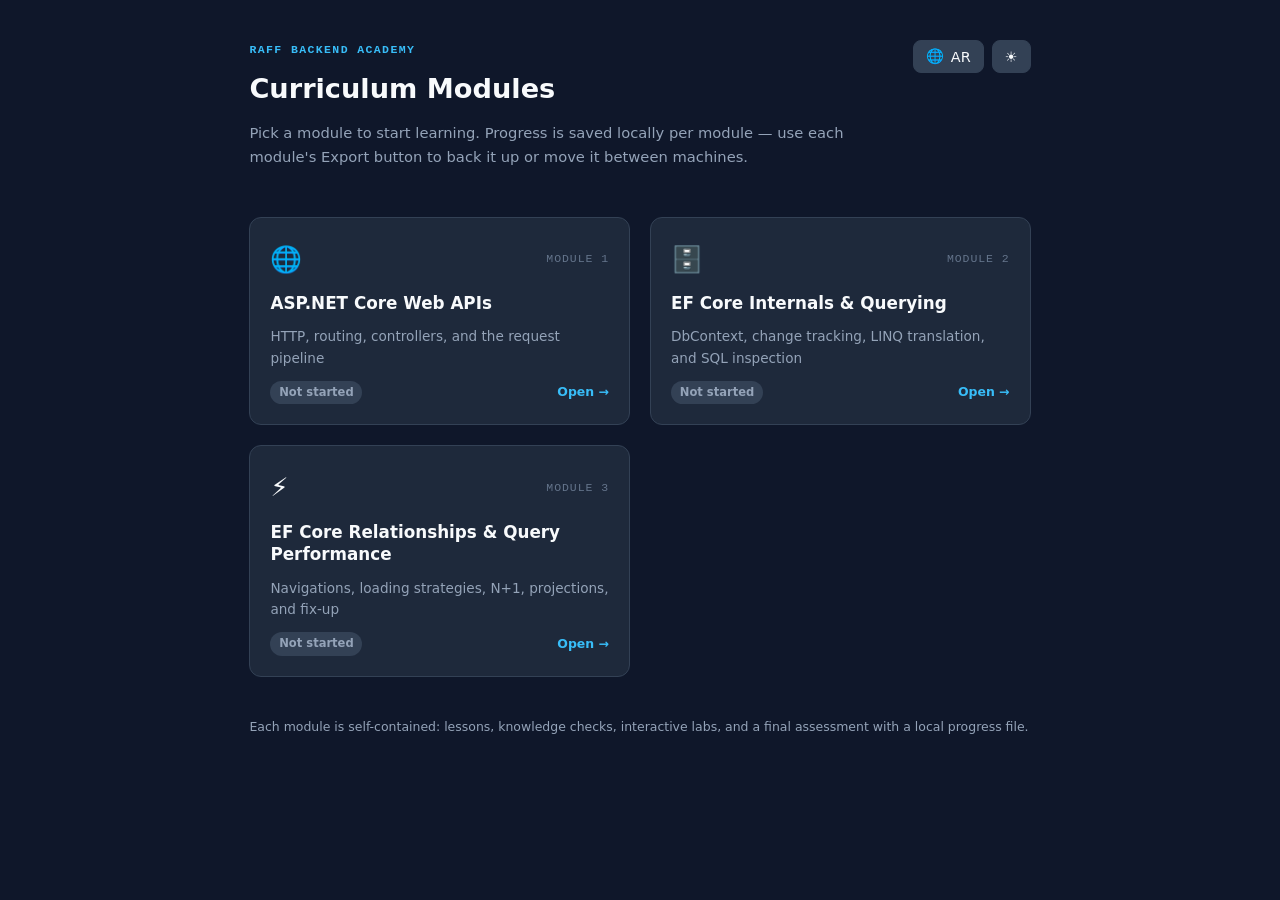
==== commit f6fb858c: "i18n: boot language state in all pages and add language toggle" ====
--- a/index.html
+++ b/index.html
@@ -4,7 +4,8 @@
 <meta charset="utf-8">
 <meta name="viewport" content="width=device-width, initial-scale=1.0">
 <title>Raff Backend Academy — Curriculum</title>
-<script>try{document.documentElement.setAttribute('data-theme',(localStorage.getItem('raff_learn_theme')||'dark'));}catch(e){}</script>
+<script>try{document.documentElement.setAttribute('data-theme',(localStorage.getItem('raff_learn_theme')||'dark'));}catch(e){}
+try{var l=localStorage.getItem('raff_lang');if(l!=='ar'&&l!=='en')l='en';document.documentElement.lang=l;document.documentElement.dir=(l==='ar')?'rtl':'ltr';document.documentElement.setAttribute('data-lang',l);}catch(e){}</script>
 <link rel="stylesheet" href="component/styles/tokens.css">
 <link rel="stylesheet" href="component/styles/shell.css">
 <link rel="stylesheet" href="component/styles/components.css">
@@ -17,10 +18,16 @@
       <h1>Curriculum Modules</h1>
       <p class="hub-lede">Pick a module to start learning. Progress is saved locally per module — use each module's Export button to back it up or move it between machines.</p>
     </div>
-    <button class="btn-icon" id="hub-theme-toggle" type="button" title="Toggle light/dark theme">
-      <span id="hub-theme-icon" aria-hidden="true">☀️</span>
-      <span class="sr-only">Toggle theme</span>
-    </button>
+    <div style="display:flex; gap:0.5rem;">
+      <button class="btn-icon btn-lang" id="hub-lang-toggle" type="button" title="Switch to Arabic">
+        <span aria-hidden="true">🌐</span>
+        <span class="btn-label" data-lang-label>AR</span>
+      </button>
+      <button class="btn-icon" id="hub-theme-toggle" type="button" title="Toggle light/dark theme">
+        <span id="hub-theme-icon" aria-hidden="true">☀️</span>
+        <span class="sr-only">Toggle theme</span>
+      </button>
+    </div>
   </header>
 
   <main class="hub-grid" id="hub-grid" aria-label="Available modules"></main>
@@ -31,6 +38,7 @@
 </div>
 
 <script src="data/modules.js"></script>
+<script src="component/core/i18n.js"></script>
 <script src="component/core/ui.js"></script>
 <script>
 (function () {
@@ -81,6 +89,8 @@
     icon: 'hub-theme-icon'
   });
 
+  RaffI18n.initToggle({ button: 'hub-lang-toggle' });
+
   render();
 })();
 </script>
